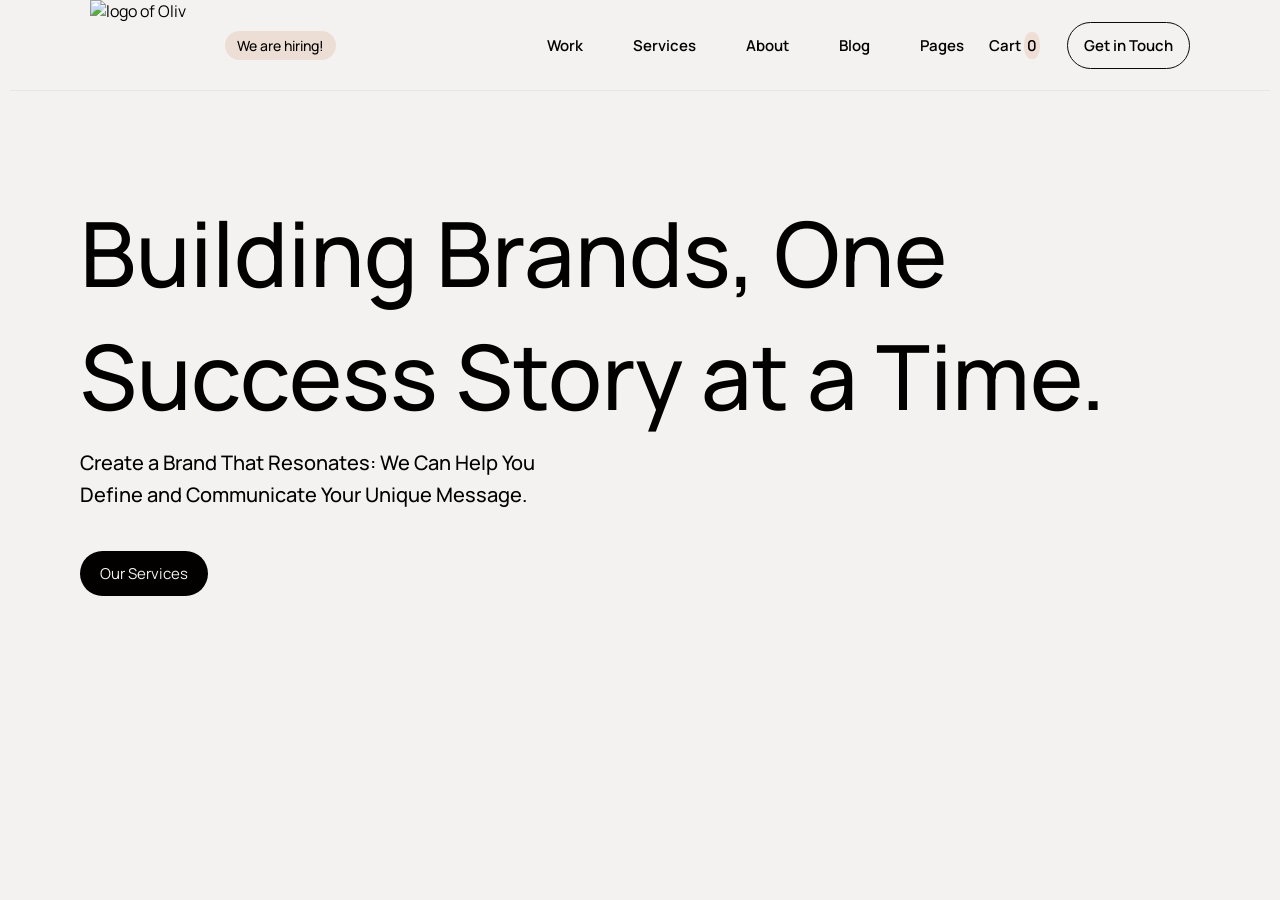
==== A5/oliv-landing-page/index.html @ 31ed7566 "feat: create landing page structure and styles for Oliv project" ====
<!doctype html>
<html lang="en">
  <head>
    <meta charset="UTF-8" />
    <meta name="viewport" content="width=device-width, initial-scale=1.0" />
    <title>Oliv</title>
    <link
      rel="shortcut icon"
      href="https://aliv-agency.vercel.app/favicon.ico"
      type="image/x-icon"
    />
    <link rel="stylesheet" href="style.css" />
    <link
      href="https://cdn.jsdelivr.net/npm/remixicon@4.9.0/fonts/remixicon.css"
      rel="stylesheet"
    />
  </head>
  <body>
    <!-- ================Navbar============= -->
    <nav>
      <div class="nav-left">
        <img
          src="https://cdn.prod.website-files.com/63c3f1995d4c3581bbc944b5/63c3fed42405e70f33df42ee_logo.svg"
          alt="logo of Oliv"
        />
        <span>We are hiring!</span>
      </div>
      <div class="nav-right">
        <ul class="nav-links">
          <li><a href="#">Work</a></li>
          <li><a href="#">Services</a></li>
          <li><a href="#">About</a></li>
          <li><a href="#">Blog</a></li>
          <li>
            <a href="#"
              >Pages <span><i class="ri-arrow-drop-down-line"></i></span
            ></a>
          </li>
        </ul>
        <div class="cart">Cart <span>0</span></div>
        <button class="nav-btn">Get in Touch</button>
      </div>
    </nav>

    <!-- ===============Hero section=========== -->
    <section class="hero">
      <h1 class="heading">Building Brands, One <br>Success Story at a Time.</h1>
      <p class="subtitle">
        Create a Brand That Resonates: We Can Help You <br> Define and Communicate
        Your Unique Message.
      </p>
      <button class="hero-btn">Our Services</button>
    </section>


    <!-- ===========logo carousel========= -->
  </body>
</html>
---- A5/oliv-landing-page/style.css ----
@import url('https://fonts.googleapis.com/css2?family=Manrope:wght@200..800&display=swap');

*{
    margin: 0;
    padding: 0;
    box-sizing: border-box;
    font-family: "Manrope", sans-serif;
}
html,
body{
    height: 100%;
    width: 100%;
    background: #f4f2f0;
    color: #030000;
}
nav{
    display: flex;
    justify-content: space-between;
    align-items: center;
    padding: 0px 80px;
    margin: 0 10px;
    border-bottom: 1px solid #dbd6d06d;
}
nav .nav-right{
    display: flex;
    align-items: center;
    justify-content: space-evenly;
    gap: 15px;
}
nav .nav-left{
    display: flex;
    align-items: center;
    gap: 25px;
}
.nav-left img{
    width: 110px;
    height: 90px;
}
.nav-left span{
    background: #EDDED5;
    padding: 5px 12px;
    border-radius: 30px;
    font-size: 14px;
    font-weight: 500;
}
nav .nav-right .nav-links{
    display: flex;
    gap: 50px;
    list-style: none;
}
.nav-links a{
    text-decoration: none;
    color: inherit;
    font-size: 15px;
    font-weight: 600;
    position: relative;
}
.nav-links a::after{
    content: "";
    position: absolute;
    bottom: -4px;
    left: 0;
    width: 0;
    height: 2px;
    background: #030000;
    transition: width 0.3s ease;
}
.nav-links a:hover::after{
    width: 100%;
}
.nav-right .cart{
    font-size: 15px;
    font-weight: 600;
    margin-left: 10px;
}
.nav-right .cart span{
    background: #EEDED5;
    padding: 3px;
    border: none;
    border-radius: 45%;
}
.nav-right .nav-btn{
    margin-left: 12px;
    background: transparent;
    border: 1px solid #0a0a0a;
    padding: 12px 16px;
    border-radius: 30px;
    font-size: 15px;
    font-weight: 600;
    cursor: pointer;
    transition: background 0.3s ease-in-out, color 0.3s ease-in-out;
    font-family: "Manrope", sans-serif;
}
.nav-right .nav-btn:hover{
    background: #030000;
    color: #f4f2f0;
}
.hero{
    padding: 30px 80px;
}
.hero h1{
    font-size: 90px;
    padding-top: 70px;
    font-weight: 500;
}
.hero p{
    font-size: 20px;
    padding-top: 10px;
    font-weight: 500;
    line-height: 1.6;
}
.hero button{
    margin-top: 40px;
    padding: 12px 20px;
    border: none;
    background: #030000;
    color: #f4f2f0;
    font-size: 15px;
    border-radius: 30px;
    cursor: pointer;
    font-family: inherit;
}
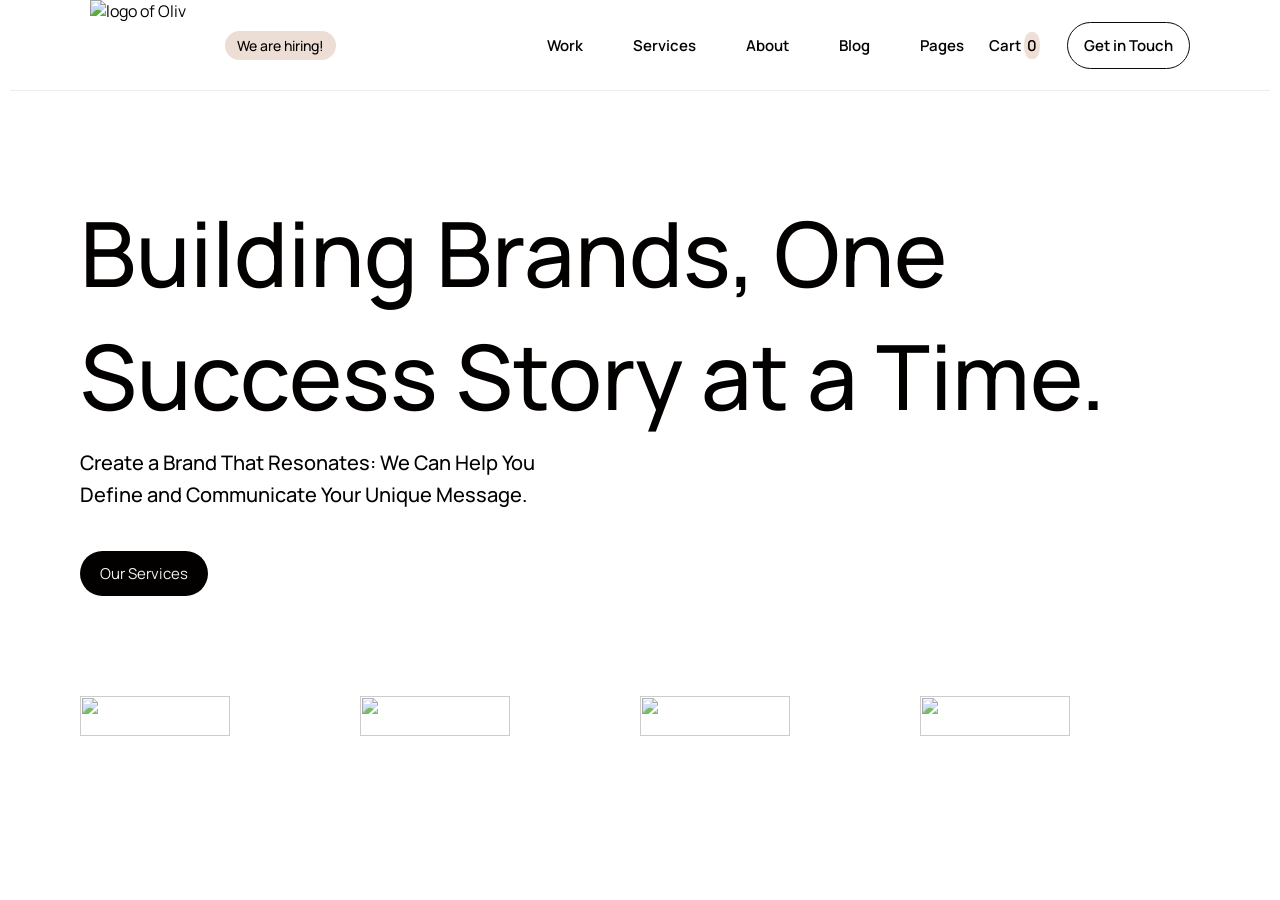
==== commit c87e6485: "feat: add initial landing page structure with navigation, hero section, and logo carousel" ====
--- a/A5/oliv-landing-page/index.html
+++ b/A5/oliv-landing-page/index.html
@@ -44,15 +44,59 @@
 
     <!-- ===============Hero section=========== -->
     <section class="hero">
-      <h1 class="heading">Building Brands, One <br>Success Story at a Time.</h1>
+      <h1 class="heading">
+        Building Brands, One <br />Success Story at a Time.
+      </h1>
       <p class="subtitle">
-        Create a Brand That Resonates: We Can Help You <br> Define and Communicate
-        Your Unique Message.
+        Create a Brand That Resonates: We Can Help You <br />
+        Define and Communicate Your Unique Message.
       </p>
       <button class="hero-btn">Our Services</button>
     </section>
 
+    <!-- ===========logo carousel========= -->
+    <section class="logo-carousel">
+      <div class="logo-track">
+        <img
+          src="https://cdn.prod.website-files.com/63c3f1995d4c3581bbc944b5/63c418ce9f1b45e141bf28b5_client-logo-03.svg"
+          alt=""
+        /><img
+          src="https://cdn.prod.website-files.com/63c3f1995d4c3581bbc944b5/63c418ce2c404b364300ba31_client-logo-04.svg"
+          alt=""
+        /><img
+          src="https://cdn.prod.website-files.com/63c3f1995d4c3581bbc944b5/63c418cea9dabe252e43b0c0_client-logo-07.svg"
+          alt=""
+        /><img
+          src="https://cdn.prod.website-files.com/63c3f1995d4c3581bbc944b5/63c418cea9dabef95143b0c1_client-logo-06.svg"
+          alt=""
+        /><img
+          src="https://cdn.prod.website-files.com/63c3f1995d4c3581bbc944b5/63c418af3b2b766cebaba02d_client-logo-01.svg"
+          alt=""
+        /><img
+          src="https://cdn.prod.website-files.com/63c3f1995d4c3581bbc944b5/63c418ce6a0062cf2d279e35_client-logo-02.svg"
+          alt=""
+        />
 
-    <!-- ===========logo carousel========= -->
+        <img
+          src="https://cdn.prod.website-files.com/63c3f1995d4c3581bbc944b5/63c418ce9f1b45e141bf28b5_client-logo-03.svg"
+          alt=""
+        /><img
+          src="https://cdn.prod.website-files.com/63c3f1995d4c3581bbc944b5/63c418ce2c404b364300ba31_client-logo-04.svg"
+          alt=""
+        /><img
+          src="https://cdn.prod.website-files.com/63c3f1995d4c3581bbc944b5/63c418cea9dabe252e43b0c0_client-logo-07.svg"
+          alt=""
+        /><img
+          src="https://cdn.prod.website-files.com/63c3f1995d4c3581bbc944b5/63c418cea9dabef95143b0c1_client-logo-06.svg"
+          alt=""
+        /><img
+          src="https://cdn.prod.website-files.com/63c3f1995d4c3581bbc944b5/63c418af3b2b766cebaba02d_client-logo-01.svg"
+          alt=""
+        /><img
+          src="https://cdn.prod.website-files.com/63c3f1995d4c3581bbc944b5/63c418ce6a0062cf2d279e35_client-logo-02.svg"
+          alt=""
+        />
+      </div>
+    </section>
   </body>
 </html>
--- a/A5/oliv-landing-page/style.css
+++ b/A5/oliv-landing-page/style.css
@@ -1,122 +1,150 @@
-@import url('https://fonts.googleapis.com/css2?family=Manrope:wght@200..800&display=swap');
+@import url("https://fonts.googleapis.com/css2?family=Manrope:wght@200..800&display=swap");
 
-*{
-    margin: 0;
-    padding: 0;
-    box-sizing: border-box;
-    font-family: "Manrope", sans-serif;
+* {
+  margin: 0;
+  padding: 0;
+  box-sizing: border-box;
+  font-family: "Manrope", sans-serif;
 }
 html,
-body{
-    height: 100%;
-    width: 100%;
-    background: #f4f2f0;
-    color: #030000;
+body {
+  height: 100%;
+  width: 100%;
+  background: #ffffff;
+  color: #030000;
 }
-nav{
-    display: flex;
-    justify-content: space-between;
-    align-items: center;
-    padding: 0px 80px;
-    margin: 0 10px;
-    border-bottom: 1px solid #dbd6d06d;
+nav {
+  display: flex;
+  justify-content: space-between;
+  align-items: center;
+  padding: 0px 80px;
+  margin: 0 10px;
+  border-bottom: 1px solid #dbd6d06d;
 }
-nav .nav-right{
-    display: flex;
-    align-items: center;
-    justify-content: space-evenly;
-    gap: 15px;
+nav .nav-right {
+  display: flex;
+  align-items: center;
+  justify-content: space-evenly;
+  gap: 15px;
 }
-nav .nav-left{
-    display: flex;
-    align-items: center;
-    gap: 25px;
+nav .nav-left {
+  display: flex;
+  align-items: center;
+  gap: 25px;
 }
-.nav-left img{
-    width: 110px;
-    height: 90px;
+.nav-left img {
+  width: 110px;
+  height: 90px;
 }
-.nav-left span{
-    background: #EDDED5;
-    padding: 5px 12px;
-    border-radius: 30px;
-    font-size: 14px;
-    font-weight: 500;
+.nav-left span {
+  background: #edded5;
+  padding: 5px 12px;
+  border-radius: 30px;
+  font-size: 14px;
+  font-weight: 500;
 }
-nav .nav-right .nav-links{
-    display: flex;
-    gap: 50px;
-    list-style: none;
+nav .nav-right .nav-links {
+  display: flex;
+  gap: 50px;
+  list-style: none;
 }
-.nav-links a{
-    text-decoration: none;
-    color: inherit;
-    font-size: 15px;
-    font-weight: 600;
-    position: relative;
+.nav-links a {
+  text-decoration: none;
+  color: inherit;
+  font-size: 15px;
+  font-weight: 600;
+  position: relative;
 }
-.nav-links a::after{
-    content: "";
-    position: absolute;
-    bottom: -4px;
-    left: 0;
-    width: 0;
-    height: 2px;
-    background: #030000;
-    transition: width 0.3s ease;
+.nav-links a::after {
+  content: "";
+  position: absolute;
+  bottom: -4px;
+  left: 0;
+  width: 0;
+  height: 2px;
+  background: #030000;
+  transition: width 0.3s ease;
 }
-.nav-links a:hover::after{
-    width: 100%;
+.nav-links a:hover::after {
+  width: 100%;
 }
-.nav-right .cart{
-    font-size: 15px;
-    font-weight: 600;
-    margin-left: 10px;
+.nav-right .cart {
+  font-size: 15px;
+  font-weight: 600;
+  margin-left: 10px;
 }
-.nav-right .cart span{
-    background: #EEDED5;
-    padding: 3px;
-    border: none;
-    border-radius: 45%;
+.nav-right .cart span {
+  background: #eeded5;
+  padding: 3px;
+  border: none;
+  border-radius: 45%;
 }
-.nav-right .nav-btn{
-    margin-left: 12px;
-    background: transparent;
-    border: 1px solid #0a0a0a;
-    padding: 12px 16px;
-    border-radius: 30px;
-    font-size: 15px;
-    font-weight: 600;
-    cursor: pointer;
-    transition: background 0.3s ease-in-out, color 0.3s ease-in-out;
-    font-family: "Manrope", sans-serif;
+.nav-right .nav-btn {
+  margin-left: 12px;
+  background: transparent;
+  border: 1px solid #0a0a0a;
+  padding: 12px 16px;
+  border-radius: 30px;
+  font-size: 15px;
+  font-weight: 600;
+  cursor: pointer;
+  transition:
+    background 0.3s ease-in-out,
+    color 0.3s ease-in-out;
+  font-family: "Manrope", sans-serif;
 }
-.nav-right .nav-btn:hover{
-    background: #030000;
-    color: #f4f2f0;
+.nav-right .nav-btn:hover {
+  background: #030000;
+  color: #f4f2f0;
 }
-.hero{
-    padding: 30px 80px;
+.hero {
+  padding: 30px 80px;
 }
-.hero h1{
-    font-size: 90px;
-    padding-top: 70px;
-    font-weight: 500;
+.hero h1 {
+  font-size: 90px;
+  padding-top: 70px;
+  font-weight: 500;
 }
-.hero p{
-    font-size: 20px;
-    padding-top: 10px;
-    font-weight: 500;
-    line-height: 1.6;
+.hero p {
+  font-size: 20px;
+  padding-top: 10px;
+  font-weight: 500;
+  line-height: 1.6;
 }
-.hero button{
-    margin-top: 40px;
-    padding: 12px 20px;
-    border: none;
-    background: #030000;
-    color: #f4f2f0;
-    font-size: 15px;
-    border-radius: 30px;
-    cursor: pointer;
-    font-family: inherit;
-}+.hero button {
+  margin-top: 40px;
+  padding: 12px 20px;
+  border: none;
+  background: #030000;
+  color: #f4f2f0;
+  font-size: 15px;
+  border-radius: 30px;
+  cursor: pointer;
+  font-family: inherit;
+}
+.logo-carousel {
+  overflow: hidden;
+  padding: 70px 0;
+  margin: 0 80px;
+}
+.logo-carousel .logo-track {
+  display: flex;
+  align-items: center;
+  animation: scroll 15s linear infinite;
+  width: max-content;
+}
+.logo-track img {
+  width: 150px;
+  height: 40px;
+  opacity: 0.8;
+  flex-shrink: 0;
+  margin-right: 130px;
+}
+@keyframes scroll {
+  from {
+    transform: translateX(0);
+  }
+  to {
+    transform: translateX(-50%);
+  }
+}
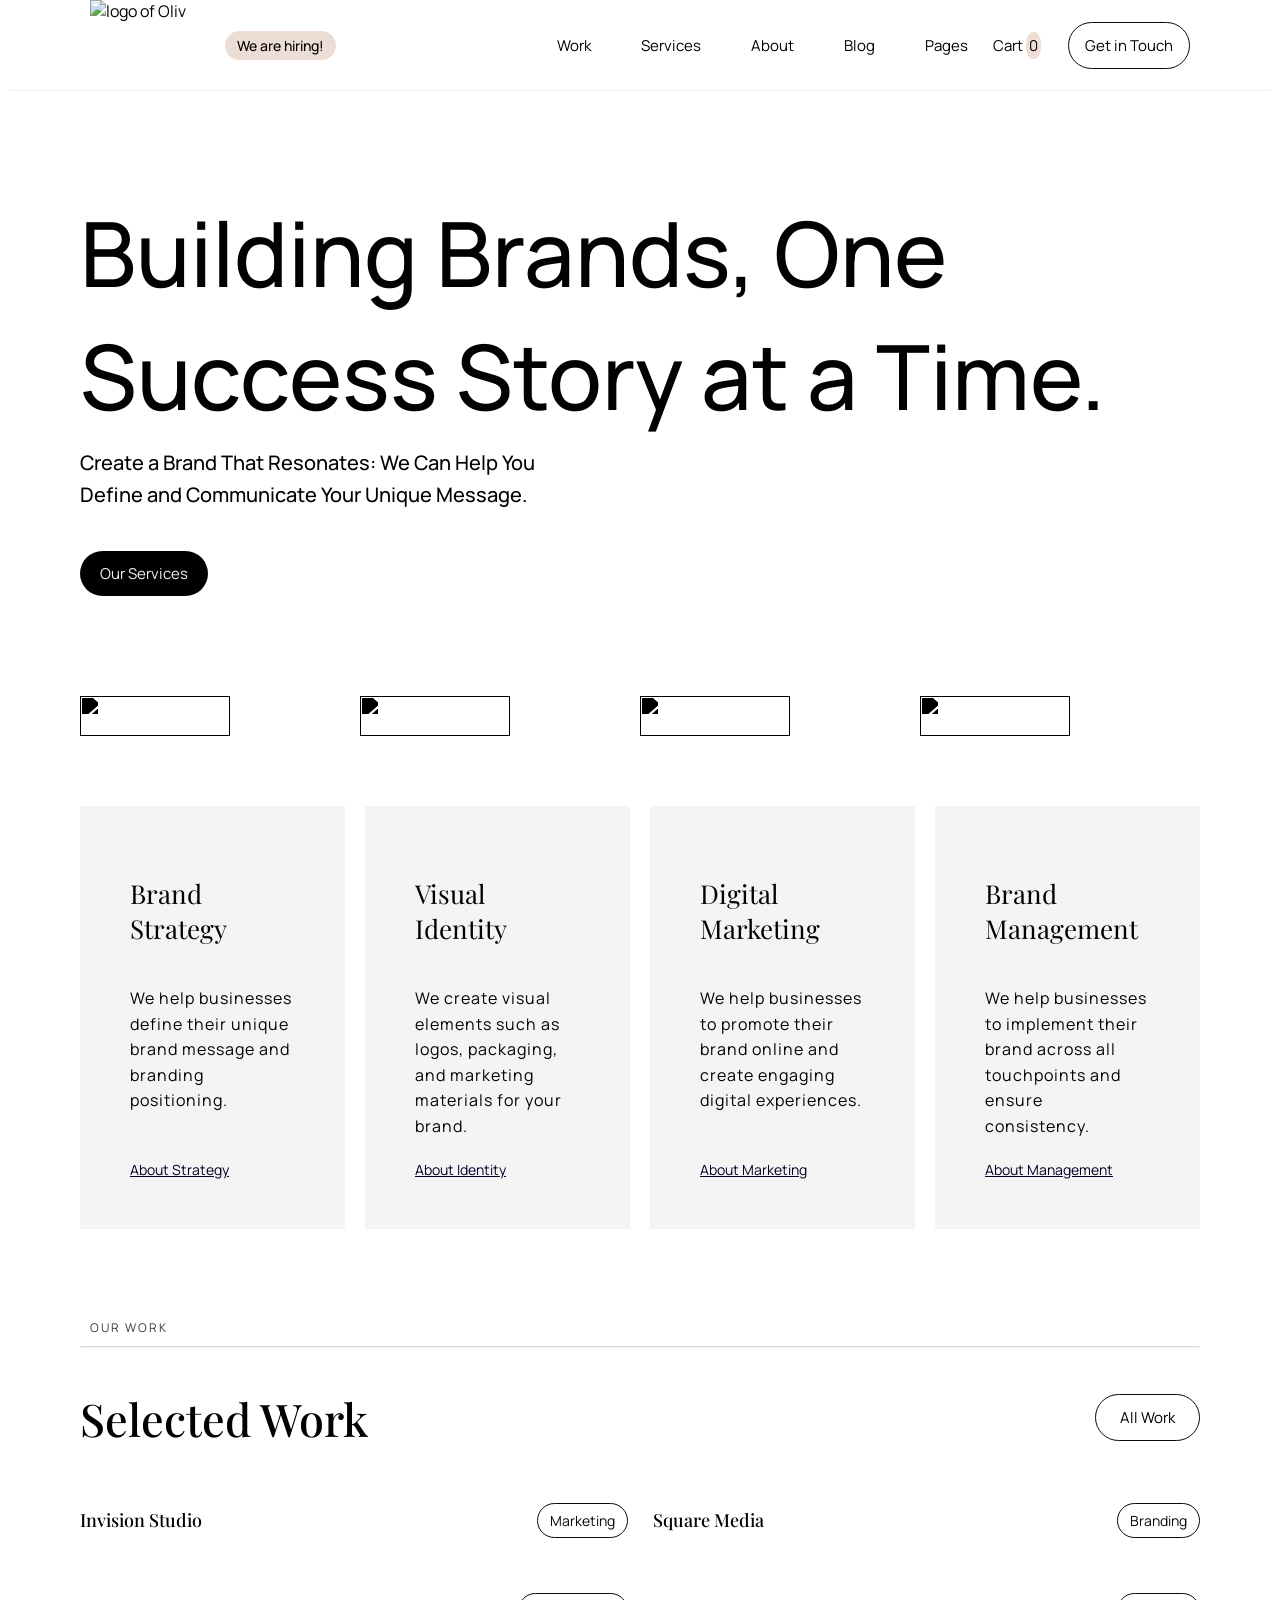
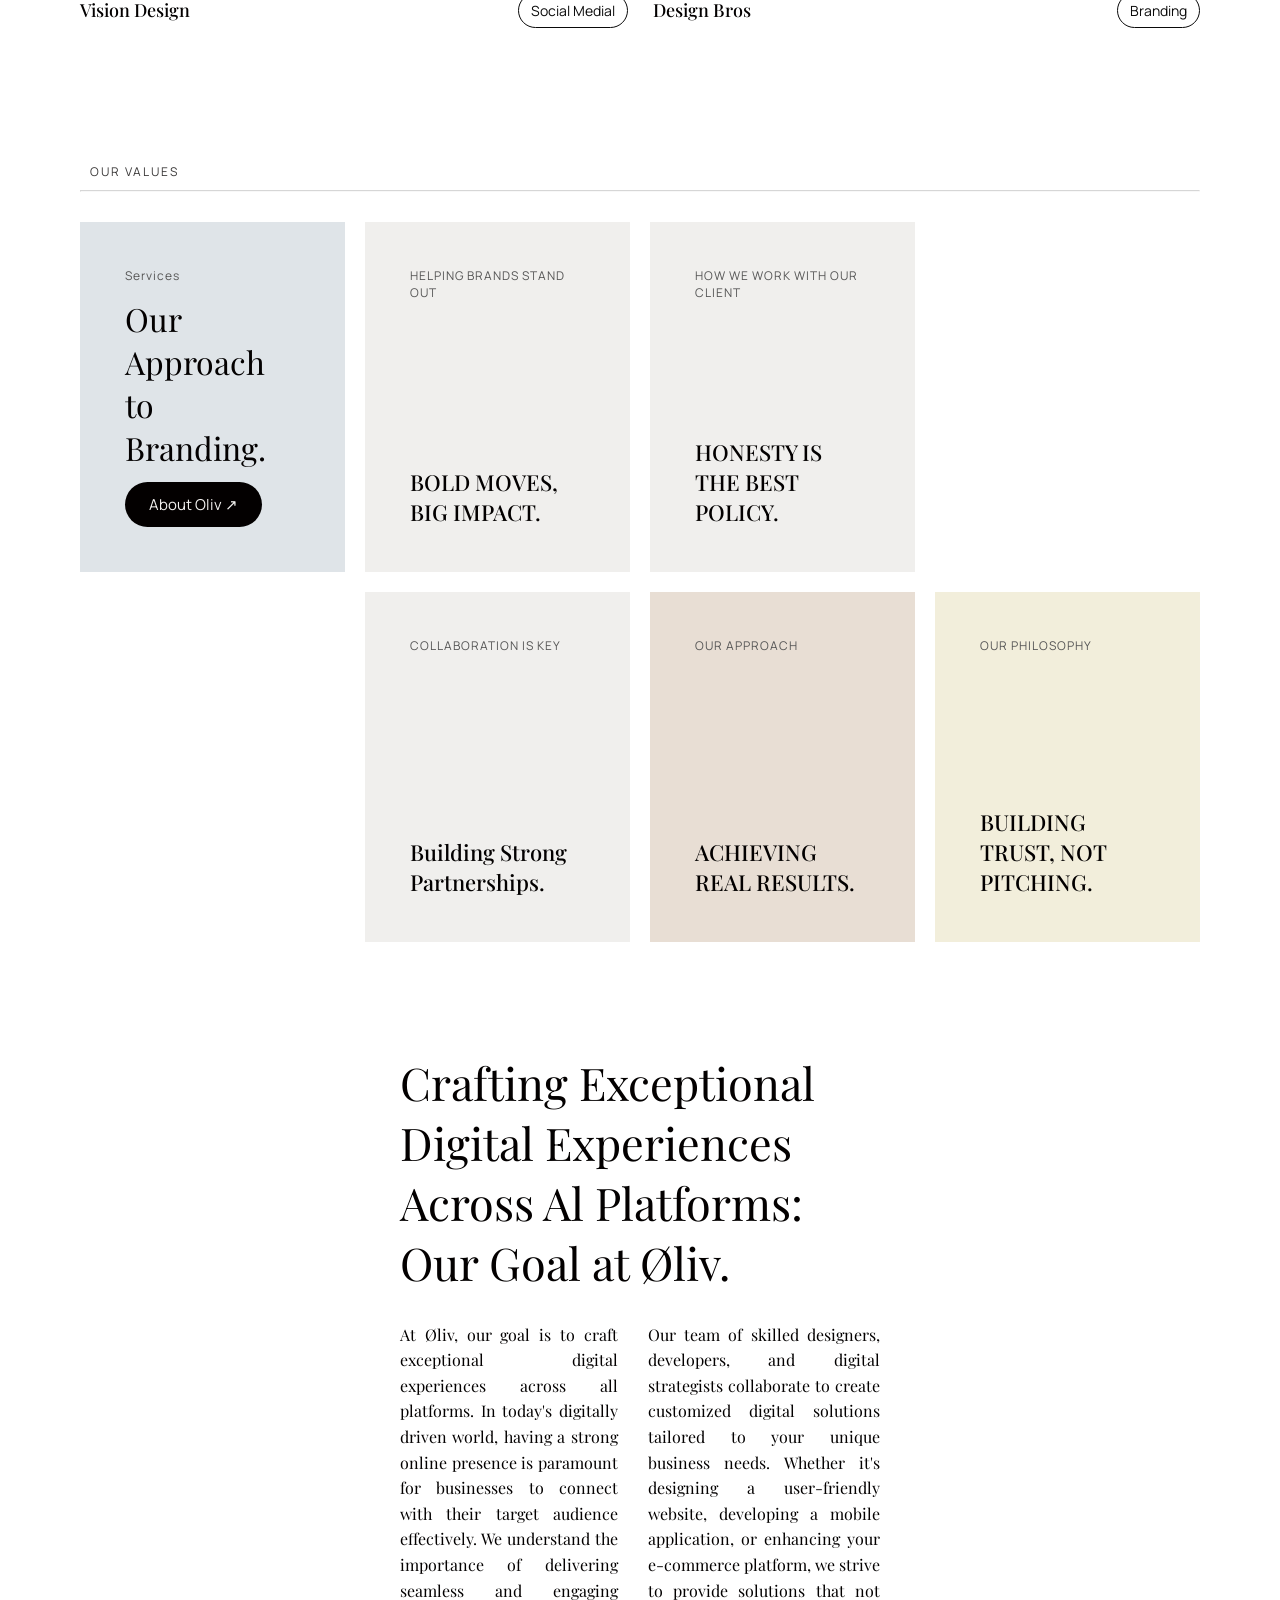
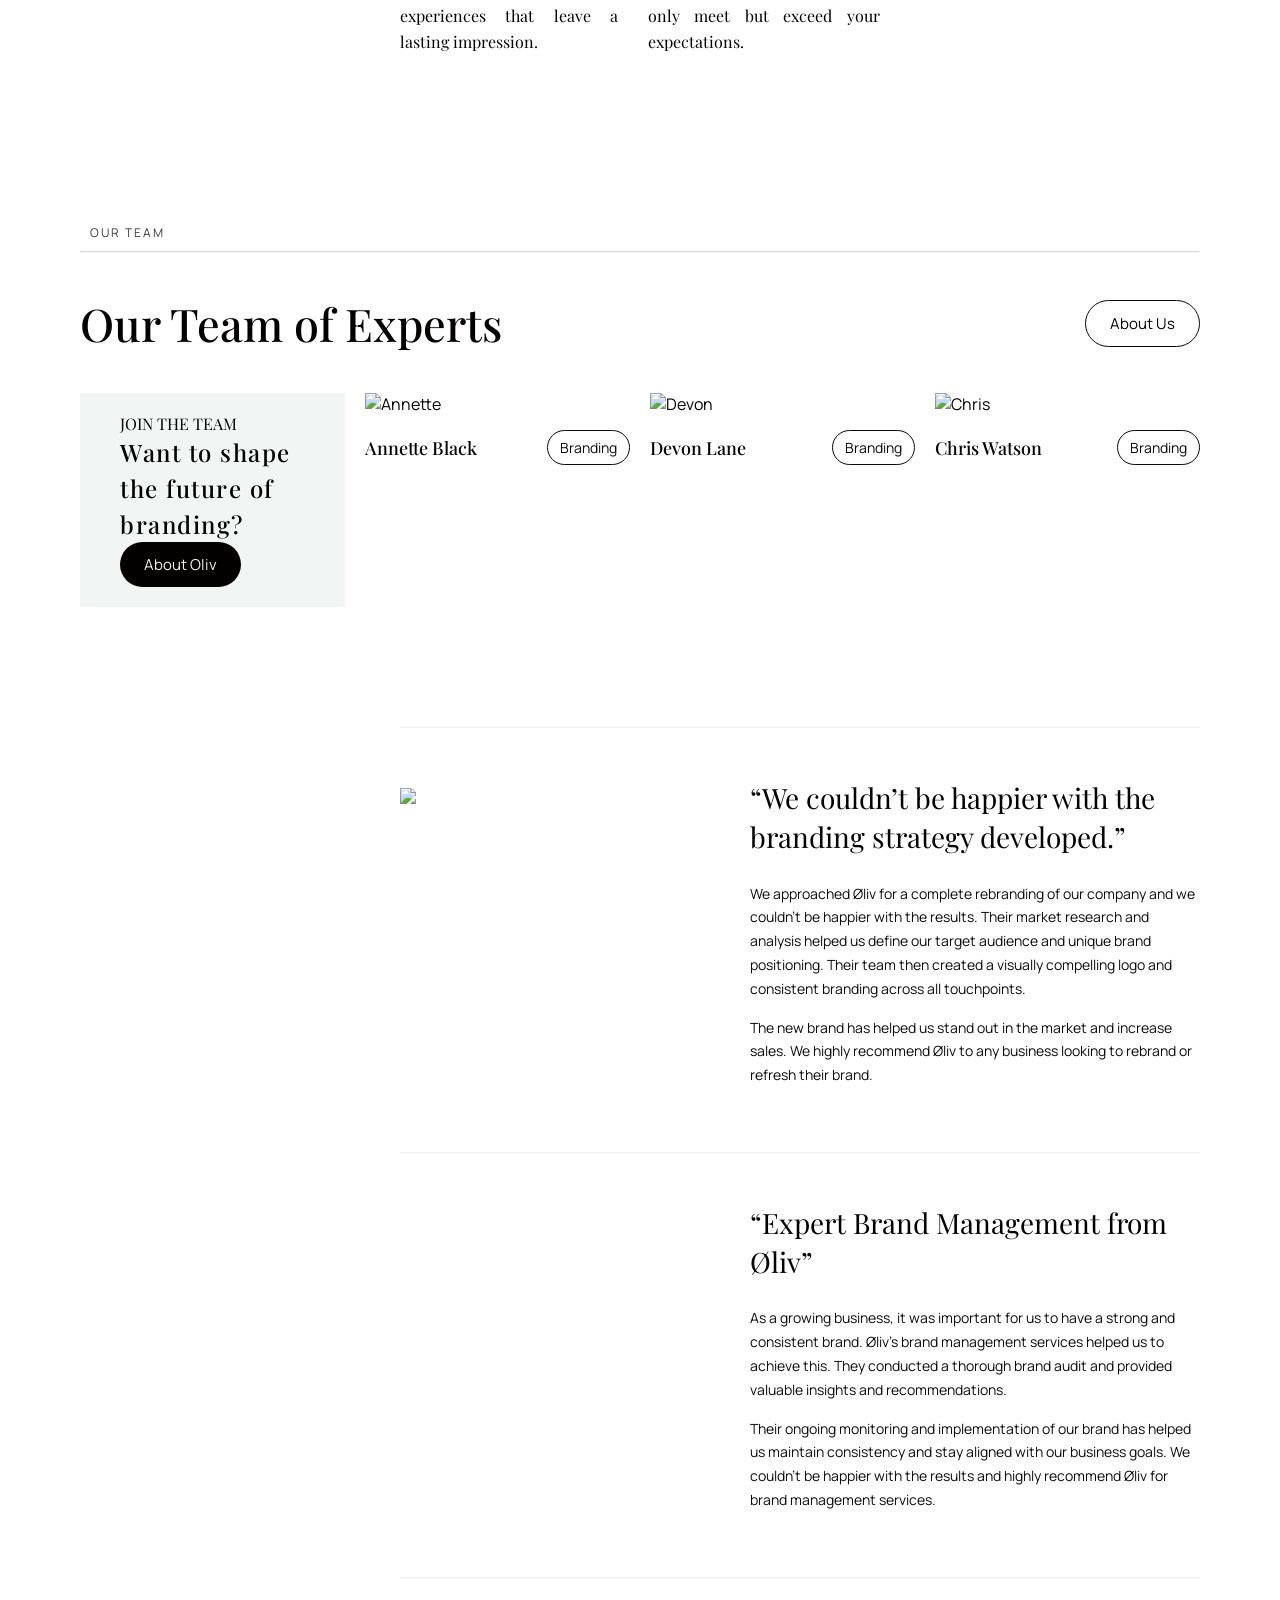
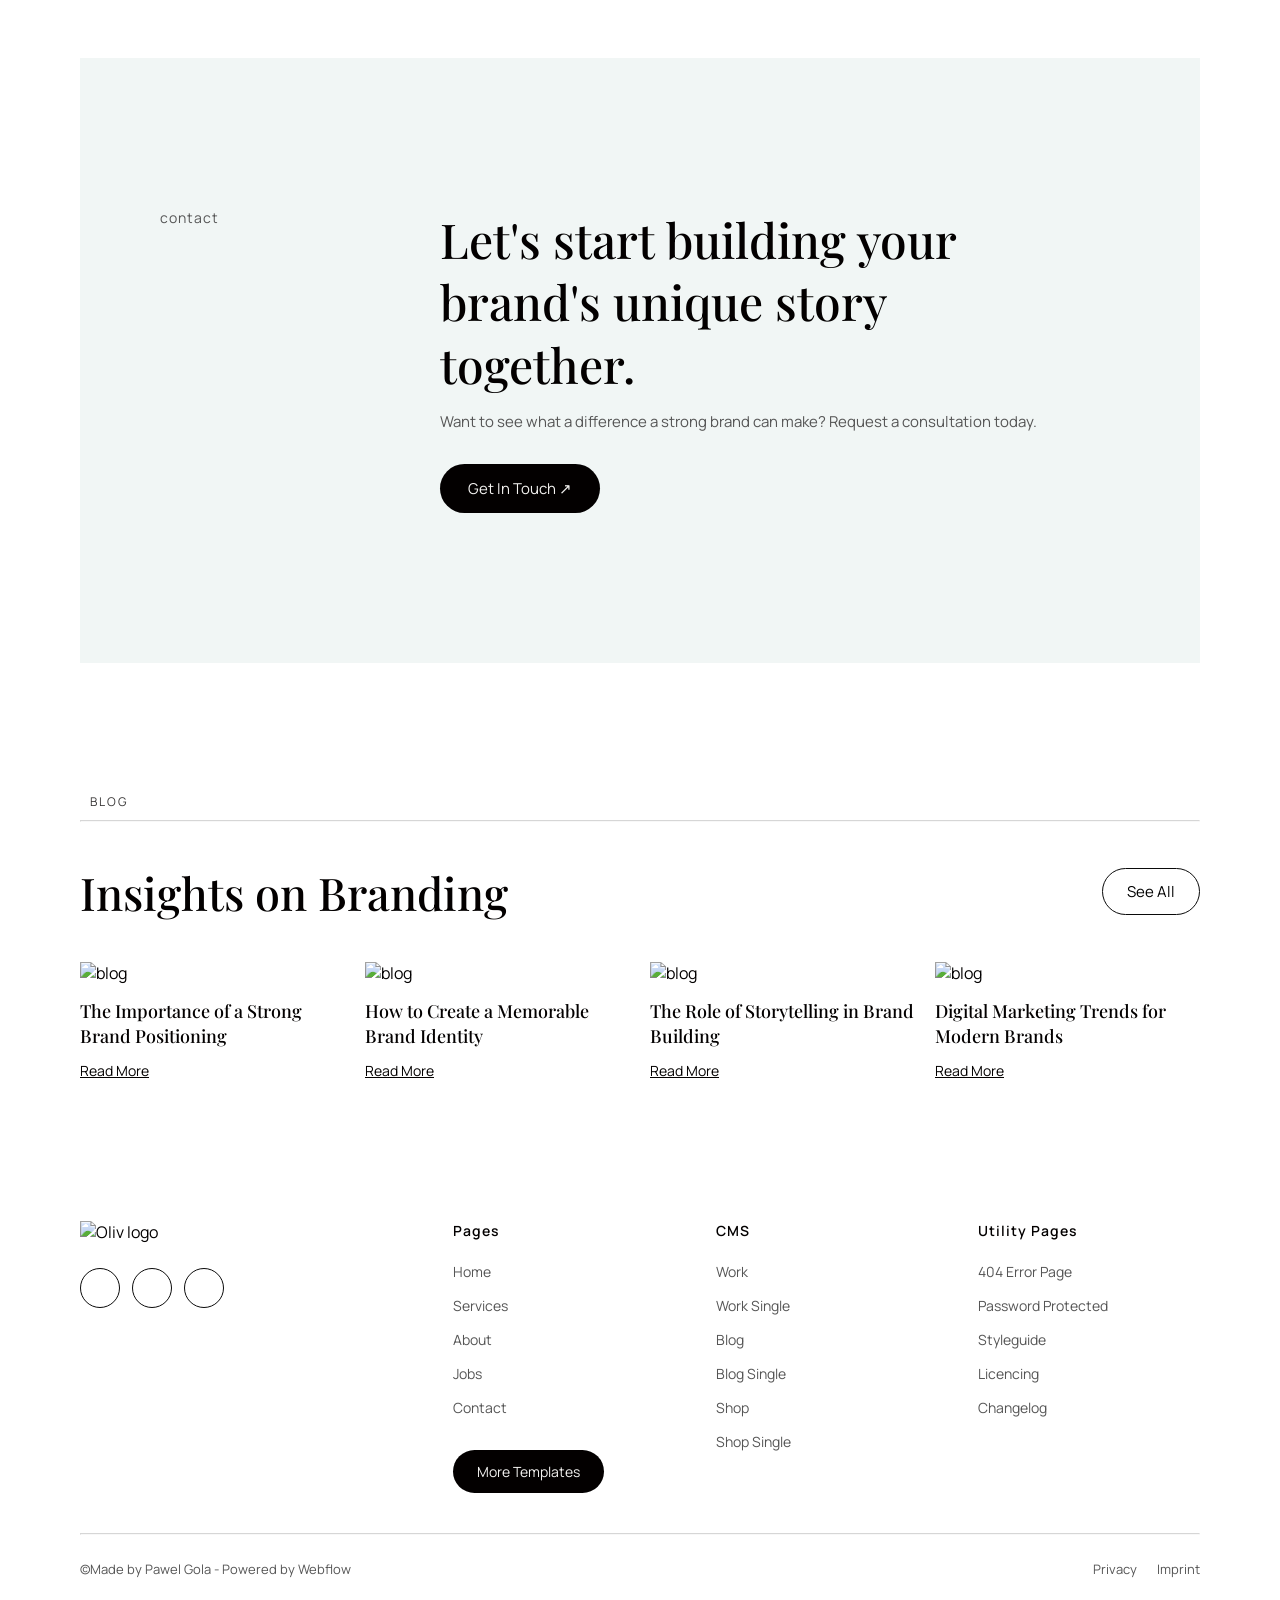
==== commit c5b21ebd: "feat: add base structure and content for Oliv landing page" ====
--- a/A5/oliv-landing-page/index.html
+++ b/A5/oliv-landing-page/index.html
@@ -98,5 +98,412 @@
         />
       </div>
     </section>
+
+    <!-- ===========Services section============ -->
+    <section class="services">
+      <div class="card">
+        <h2>Brand Strategy</h2>
+        <p>
+          We help businesses define their unique brand message and branding
+          positioning.
+        </p>
+        <a href="#">About Strategy</a>
+      </div>
+      <div class="card">
+        <h2>Visual Identity</h2>
+        <p>
+          We create visual elements such as logos, packaging, and marketing
+          materials for your brand.
+        </p>
+        <a href="#">About Identity</a>
+      </div>
+      <div class="card">
+        <h2>Digital Marketing</h2>
+        <p>
+          We help businesses to promote their brand online and create engaging
+          digital experiences.
+        </p>
+        <a href="#">About Marketing</a>
+      </div>
+      <div class="card">
+        <h2>Brand Management</h2>
+        <p>
+          We help businesses to implement their brand across all touchpoints and
+          ensure consistency.
+        </p>
+        <a href="#">About Management</a>
+      </div>
+    </section>
+
+    <!-- ===========Selected Works=========== -->
+    <section class="work">
+      <p class="section-label">OUR WORK</p>
+      <hr />
+      <div class="work-header">
+        <h2>Selected Work</h2>
+        <button>All Work</button>
+      </div>
+      <div class="work-grid">
+        <div class="project-card">
+          <div class="project-card-img">
+            <img
+              src="https://cdn.prod.website-files.com/63c3f1995d4c354236c944de/63c6b981e34f347cacdc73b6_project-01-thumb.webp"
+              alt=""
+            />
+          </div>
+          <div class="project-info">
+            <h3>Invision Studio</h3>
+            <span>Marketing</span>
+          </div>
+        </div>
+        <div class="project-card">
+          <div class="project-card-img">
+            <img
+              src="https://cdn.prod.website-files.com/63c3f1995d4c354236c944de/63c6b96d86c0c985079d8d60_project-02-thumb.webp"
+              alt=""
+            />
+          </div>
+          <div class="project-info">
+            <h3>Square Media</h3>
+            <span>Branding</span>
+          </div>
+        </div>
+        <div class="project-card">
+          <div class="project-card-img">
+            <img
+              src="https://cdn.prod.website-files.com/63c3f1995d4c354236c944de/63c6b953a2c1a5706f63bbe1_project-03-thumb.webp"
+              alt=""
+            />
+          </div>
+
+          <div class="project-info">
+            <h3>Vision Design</h3>
+            <span>Social Medial</span>
+          </div>
+        </div>
+        <div class="project-card">
+          <div class="project-card-img">
+            <img
+              src="https://cdn.prod.website-files.com/63c3f1995d4c354236c944de/63c6b943f334e17d7007a0ea_project-04-thumb.webp"
+              alt=""
+            />
+          </div>
+          <div class="project-info">
+            <h3>Design Bros</h3>
+            <span>Branding</span>
+          </div>
+        </div>
+      </div>
+    </section>
+
+    <!-- ===========values============= -->
+    <section class="values">
+      <p class="section-label">OUR VALUES</p>
+      <hr />
+      <div class="values-grid">
+        <div class="value-card card-tall">
+          <span>Services</span>
+          <h2>Our Approach to Branding.</h2>
+          <button>About Oliv ↗</button>
+        </div>
+        <div class="value-card">
+          <p>HELPING BRANDS STAND OUT</p>
+          <h3>BOLD MOVES, BIG IMPACT.</h3>
+        </div>
+        <div class="value-card">
+          <p>HOW WE WORK WITH OUR CLIENT</p>
+          <h3>HONESTY IS THE BEST POLICY.</h3>
+        </div>
+        <div></div>
+        <div></div>
+        <div class="value-card">
+          <p>COLLABORATION IS KEY</p>
+          <h3>Building Strong Partnerships.</h3>
+        </div>
+        <div class="value-card bg-tan">
+          <p>OUR APPROACH</p>
+          <h3>ACHIEVING REAL RESULTS.</h3>
+        </div>
+        <div class="value-card bg-cream">
+          <p>OUR PHILOSOPHY</p>
+          <h3>BUILDING TRUST, NOT PITCHING.</h3>
+        </div>
+      </div>
+    </section>
+
+    <!-- ===========Intro section============= -->
+
+    <section class="intro">
+      <h1>
+        Crafting Exceptional Digital Experiences Across Al Platforms: Our Goal
+        at Øliv.
+      </h1>
+      <div class="about-content">
+        <div class="left">
+          <p>
+            At Øliv, our goal is to craft exceptional digital experiences across
+            all platforms. In today's digitally driven world, having a strong
+            online presence is paramount for businesses to connect with their
+            target audience effectively. We understand the importance of
+            delivering seamless and engaging experiences that leave a lasting
+            impression.
+          </p>
+        </div>
+        <div class="right">
+          <p>
+            Our team of skilled designers, developers, and digital strategists
+            collaborate to create customized digital solutions tailored to your
+            unique business needs. Whether it's designing a user-friendly
+            website, developing a mobile application, or enhancing your
+            e-commerce platform, we strive to provide solutions that not only
+            meet but exceed your expectations.
+          </p>
+        </div>
+      </div>
+    </section>
+
+    <!-- ==========team section=========== -->
+    <section class="team">
+      <p class="section-label">OUR TEAM</p>
+      <hr />
+      <div class="team-header">
+        <h2>Our Team of Experts</h2>
+        <button>About Us</button>
+      </div>
+      <div class="team-grid">
+        <div class="card">
+          <p>JOIN THE TEAM</p>
+          <h3>Want to shape the future of branding?</h3>
+          <button>About Oliv</button>
+        </div>
+        <div class="card">
+          <div class="member-img">
+            <img
+              src="https://assets-global.website-files.com/63c3f1995d4c3581bbc944b5/63c68f2ecddac415070de2e8_team-01-p-500.webp"
+              alt="Annette"
+            />
+            <div class="social-overlay">
+              <a href="#"><i class="ri-instagram-line"></i></a>
+              <a href="#"><i class="ri-twitter-fill"></i></a>
+              <a href="#"><i class="ri-behance-fill"></i></a>
+            </div>
+          </div>
+          <div class="member-info">
+            <h3>Annette Black</h3>
+            <span>Branding</span>
+          </div>
+        </div>
+        <div class="card">
+          <div class="member-img">
+            <img
+              src="https://assets-global.website-files.com/63c3f1995d4c3581bbc944b5/63c68f2e0a57ab81ad90f31f_team-02-p-500.webp"
+              alt="Devon"
+            />
+            <div class="social-overlay">
+              <a href="#"><i class="ri-instagram-line"></i></a>
+              <a href="#"><i class="ri-twitter-fill"></i></a>
+              <a href="#"><i class="ri-behance-fill"></i></a>
+            </div>
+          </div>
+          <div class="member-info">
+            <h3>Devon Lane</h3>
+            <span>Branding</span>
+          </div>
+        </div>
+        <div class="card">
+          <div class="member-img">
+            <img
+              src="https://assets-global.website-files.com/63c3f1995d4c3581bbc944b5/63c68f2ed7fe4b9a5bef7ee1_team-03-p-500.webp"
+              alt="Chris"
+            />
+            <div class="social-overlay">
+              <a href="#"><i class="ri-instagram-line"></i></a>
+              <a href="#"><i class="ri-twitter-fill"></i></a>
+              <a href="#"><i class="ri-behance-fill"></i></a>
+            </div>
+          </div>
+          <div class="member-info">
+          <h3>Chris Watson</h3>
+            <span>Branding</span>
+          </div>
+        </div>
+      </div>
+    </section>
+
+    <section class="testimonials">
+      <div class="testimonial-item">
+        <div class="testimonial-logo">
+          <img
+            src="https://cdn.prod.website-files.com/63c3f1995d4c3581bbc944b5/63c418ce6a0062cf2d279e35_client-logo-02.svg"
+          />
+        </div>
+        <div class="testimonial-content">
+          <h3>
+            “We couldn’t be happier with the branding strategy
+            developed.”
+          </h3>
+          <p>
+            We approached Øliv for a complete rebranding of our company and we
+            couldn’t be happier with the results. Their market research and
+            analysis helped us define our target audience and unique brand
+            positioning. Their team then created a visually compelling logo and
+            consistent branding across all touchpoints.
+          </p>
+          <p>
+            The new brand has helped us stand out in the market and increase
+            sales. We highly recommend Øliv to any business looking to rebrand
+            or refresh their brand.
+          </p>
+        </div>
+      </div>
+      <div class="testimonial-item">
+        <div class="testimonial-logo">
+          <img
+            src="https://cdn.prod.website-files.com/63c3f1995d4c3581bbc944b5/63c418cea9dabef95143b0c1_client-logo-06.svg"
+            alt=""
+          />
+        </div>
+        <div class="testimonial-content">
+          <h3>“Expert Brand Management from Øliv”</h3>
+          <p>
+            As a growing business, it was important for us to have a strong and
+            consistent brand. Øliv’s brand management services helped us to
+            achieve this. They conducted a thorough brand audit and provided
+            valuable insights and recommendations.
+          </p>
+          <p>
+            Their ongoing monitoring and implementation of our brand has helped
+            us maintain consistency and stay aligned with our business goals. We
+            couldn’t be happier with the results and highly recommend Øliv
+            for brand management services.
+          </p>
+        </div>
+      </div>
+    </section>
+
+    <!-- ==========contact CTA section=========== -->
+    <section class="contact-cta">
+      <div class="contact-wrapper">
+        <div class="contact-label">
+          <p>contact</p>
+        </div>
+        <div class="contact-content">
+          <h2>
+            Let's start building your <br> brand's unique story <br> together.
+          </h2>
+          <p>
+            Want to see what a difference a strong brand can make? Request a
+            consultation today.
+          </p>
+          <button>Get In Touch ↗</button>
+        </div>
+      </div>
+    </section>
+
+    <!-- ==========blog section=========== -->
+    <section class="blog">
+      <p class="section-label">BLOG</p>
+      <hr />
+      <div class="blog-header">
+        <h2>Insights on Branding</h2>
+        <button>See All</button>
+      </div>
+      <div class="blog-grid">
+        <div class="blog-card">
+          <div class="blog-card-img">
+            <img
+              src="https://cdn.prod.website-files.com/63c3f1995d4c354236c944de/63c6926c3e0cadb265cce971_post-01-thumb-p-500.webp"
+              alt="blog"
+            />
+          </div>
+          <h3>The Importance of a Strong Brand Positioning</h3>
+          <a href="#">Read More</a>
+        </div>
+        <div class="blog-card">
+          <div class="blog-card-img">
+            <img
+              src="https://cdn.prod.website-files.com/63c3f1995d4c354236c944de/63c692830763057ff261e841_post-02-thumb-p-500.webp"
+              alt="blog"
+            />
+          </div>
+          <h3>How to Create a Memorable Brand Identity</h3>
+          <a href="#">Read More</a>
+        </div>
+        <div class="blog-card">
+          <div class="blog-card-img">
+            <img
+              src="https://cdn.prod.website-files.com/63c3f1995d4c354236c944de/63c692a30a57ab0d6c9128fe_post-04-thumb-p-500.webp"
+              alt="blog"
+            />
+          </div>
+          <h3>The Role of Storytelling in Brand Building</h3>
+          <a href="#">Read More</a>
+        </div>
+        <div class="blog-card">
+          <div class="blog-card-img">
+            <img
+              src="https://cdn.prod.website-files.com/63c3f1995d4c354236c944de/63c69293cb2ab32755a1a6d7_post-03-thumb-p-500.webp"
+              alt="blog"
+            />
+          </div>
+          <h3>Digital Marketing Trends for Modern Brands</h3>
+          <a href="#">Read More</a>
+        </div>
+      </div>
+    </section>
+
+    <!-- ==========footer=========== -->
+    <footer>
+      <div class="footer-top">
+        <div class="footer-col">
+          <img class="footer-logo" src="https://cdn.prod.website-files.com/63c3f1995d4c3581bbc944b5/63c3fed42405e70f33df42ee_logo.svg" alt="Oliv logo" />
+          <div class="footer-social">
+            <a href="#"><i class="ri-instagram-line"></i></a>
+            <a href="#"><i class="ri-twitter-x-line"></i></a>
+            <a href="#"><i class="ri-dribbble-line"></i></a>
+          </div>
+        </div>
+        <div class="footer-col">
+          <h4>Pages</h4>
+          <ul>
+            <li><a href="#">Home</a></li>
+            <li><a href="#">Services</a></li>
+            <li><a href="#">About</a></li>
+            <li><a href="#">Jobs</a></li>
+            <li><a href="#">Contact</a></li>
+          </ul>
+          <button class="footer-btn">More Templates</button>
+        </div>
+        <div class="footer-col">
+          <h4>CMS</h4>
+          <ul>
+            <li><a href="#">Work</a></li>
+            <li><a href="#">Work Single</a></li>
+            <li><a href="#">Blog</a></li>
+            <li><a href="#">Blog Single</a></li>
+            <li><a href="#">Shop</a></li>
+            <li><a href="#">Shop Single</a></li>
+          </ul>
+        </div>
+        <div class="footer-col">
+          <h4>Utility Pages</h4>
+          <ul>
+            <li><a href="#">404 Error Page</a></li>
+            <li><a href="#">Password Protected</a></li>
+            <li><a href="#">Styleguide</a></li>
+            <li><a href="#">Licencing</a></li>
+            <li><a href="#">Changelog</a></li>
+          </ul>
+        </div>
+      </div>
+      <hr />
+      <div class="footer-bottom">
+        <p>©Made by Pawel Gola - Powered by Webflow</p>
+        <div class="footer-bottom-links">
+          <a href="#">Privacy</a>
+          <a href="#">Imprint</a>
+        </div>
+      </div>
+    </footer>
   </body>
 </html>
--- a/A5/oliv-landing-page/style.css
+++ b/A5/oliv-landing-page/style.css
@@ -1,4 +1,4 @@
-@import url("https://fonts.googleapis.com/css2?family=Manrope:wght@200..800&display=swap");
+@import url("https://fonts.googleapis.com/css2?family=Manrope:wght@200..800&family=Playfair+Display:ital,wght@0,400..900;1,400..900&display=swap");
 
 * {
   margin: 0;
@@ -52,7 +52,7 @@
   text-decoration: none;
   color: inherit;
   font-size: 15px;
-  font-weight: 600;
+  font-weight: 400;
   position: relative;
 }
 .nav-links a::after {
@@ -70,7 +70,7 @@
 }
 .nav-right .cart {
   font-size: 15px;
-  font-weight: 600;
+  font-weight: 400;
   margin-left: 10px;
 }
 .nav-right .cart span {
@@ -86,7 +86,7 @@
   padding: 12px 16px;
   border-radius: 30px;
   font-size: 15px;
-  font-weight: 600;
+  font-weight: 400;
   cursor: pointer;
   transition:
     background 0.3s ease-in-out,
@@ -136,9 +136,9 @@
 .logo-track img {
   width: 150px;
   height: 40px;
-  opacity: 0.8;
   flex-shrink: 0;
   margin-right: 130px;
+  filter: brightness(0);
 }
 @keyframes scroll {
   from {
@@ -148,3 +148,576 @@
     transform: translateX(-50%);
   }
 }
+.services {
+  padding: 0 80px;
+  display: flex;
+  gap: 20px;
+}
+.services .card {
+  background: #f4f4f5;
+  color: inherit;
+  padding: 50px;
+  display: flex;
+  flex-direction: column;
+  flex: 1;
+}
+.services .card h2 {
+  font-family: "Playfair Display";
+  font-weight: 400;
+  margin: 20px 0;
+  font-size: 26px;
+}
+.services .card p {
+  font-size: 16px;
+  font-weight: 400;
+  opacity: 1;
+  letter-spacing: 1px;
+  line-height: 1.6;
+  margin: 20px 0;
+}
+.services .card a {
+  margin-top: auto;
+  color: #000027;
+  font-size: 14px;
+  text-decoration: underline;
+}
+.work {
+  padding: 80px;
+}
+.section-label {
+  color: #3a3838;
+  font-size: 12px;
+  letter-spacing: 2px;
+  padding: 10px;
+}
+hr {
+  opacity: 0.4;
+}
+.work .work-header {
+  display: flex;
+  justify-content: space-between;
+  align-items: center;
+  padding: 40px 0;
+}
+.work .work-header h2 {
+  font-size: 45px;
+  font-weight: 500;
+  font-family: "Playfair Display";
+}
+.work .work-header button {
+  margin-left: 12px;
+  background: transparent;
+  border: 1px solid #0a0a0a;
+  padding: 12px 24px;
+  border-radius: 30px;
+  font-size: 15px;
+  font-weight: 400;
+  cursor: pointer;
+  transition:
+    background 0.3s ease-in-out,
+    color 0.3s ease-in-out;
+  font-family: "Manrope", sans-serif;
+}
+.work .work-header button:hover {
+  background: #030000;
+  color: #f4f2f0;
+}
+.work .work-grid {
+  display: grid;
+  grid-template-columns: repeat(2, 1fr);
+  gap: 25px;
+}
+.project-card-img {
+  overflow: hidden;
+}
+.project-card img {
+  width: 100%;
+  transition: transform 0.3s ease;
+  display: block;
+}
+.project-card:hover img {
+  transform: scale(1.05);
+}
+.work-grid .project-info {
+  display: flex;
+  justify-content: space-between;
+  align-items: center;
+  padding: 15px 0;
+}
+
+.project-info h3 {
+  font-family: "Playfair Display";
+  font-size: 18px;
+  font-weight: 500;
+}
+.project-info span {
+  background: transparent;
+  color: #0a0a0a;
+  padding: 7px 12px;
+  border: 1px solid #0a0a0a;
+  border-radius: 30px;
+  font-size: 14px;
+  font-weight: 400;
+  cursor: pointer;
+  transition:
+    background 0.3s ease-in-out,
+    color 0.3s ease-in-out;
+}
+.project-info span:hover {
+  background: #030000;
+  color: #f4f2f0;
+}
+.values {
+  padding: 30px 80px;
+}
+.values-grid {
+  display: grid;
+  grid-template-columns: repeat(4, 1fr);
+  grid-template-rows: repeat(2, 1fr);
+  gap: 20px;
+  margin-top: 30px;
+}
+.value-card {
+  min-height: 350px;
+  background: #f0efed;
+  padding: 45px;
+  display: flex;
+  flex-direction: column;
+  justify-content: space-between;
+}
+.value-card p {
+  font-size: 12px;
+  letter-spacing: 1px;
+  color: #555;
+}
+.value-card h3 {
+  font-family: "Playfair Display";
+  font-size: 22px;
+  font-weight: 500;
+  margin-top: 30px;
+}
+.value-card.card-tall {
+  background: #dfe4e8;
+}
+.card-tall span {
+  font-size: 12px;
+  letter-spacing: 1px;
+  color: #555;
+}
+.card-tall h2 {
+  font-family: "Playfair Display";
+  font-size: 32px;
+  font-weight: 400;
+}
+.card-tall button {
+  background: #030000;
+  color: #f4f2f0;
+  border: none;
+  padding: 12px 24px;
+  border-radius: 30px;
+  font-size: 15px;
+  cursor: pointer;
+  font-family: "Manrope", sans-serif;
+  align-self: flex-start;
+}
+.bg-tan {
+  background: #e8ded4;
+}
+.bg-cream {
+  background: #f2eedb;
+}
+.intro {
+  padding: 80px;
+  width: 50%;
+  display: flex;
+  flex-direction: column;
+  margin: 0 auto;
+  gap: 30px;
+}
+.intro h1 {
+  font-size: 45px;
+  font-family: "Playfair Display";
+  font-weight: 400;
+}
+.intro .about-content {
+  display: flex;
+  gap: 30px;
+  text-align: justify;
+}
+.about-content .left p,
+.about-content .right p {
+  flex: 1;
+  font-family: "Playfair Display";
+  line-height: 1.6;
+  font-size: 16px;
+}
+.team {
+  padding: 80px;
+}
+.team .team-header {
+  display: flex;
+  justify-content: space-between;
+  align-items: center;
+  padding: 40px 0;
+}
+.team .team-header h2 {
+  font-size: 45px;
+  font-weight: 500;
+  font-family: "Playfair Display";
+}
+.team .team-header button {
+  margin-left: 12px;
+  background: transparent;
+  border: 1px solid #0a0a0a;
+  padding: 12px 24px;
+  border-radius: 30px;
+  font-size: 15px;
+  font-weight: 400;
+  cursor: pointer;
+  transition:
+    background 0.3s ease-in-out,
+    color 0.3s ease-in-out;
+  font-family: "Manrope", sans-serif;
+}
+.team .team-header button:hover {
+  background: #030000;
+  color: #f4f2f0;
+}
+.team .team-grid {
+  display: grid;
+  grid-template-columns: repeat(4, 1fr);
+  gap: 20px;
+}
+.team-grid .card:first-child {
+  display: flex;
+  flex-direction: column;
+  justify-content: space-between;
+  padding: 20px 40px;
+  background: #f1f6f5;
+}
+.team-grid .card:first-child p {
+  font-size: 16px;
+  font-weight: 400;
+  font-family: "Playfair Display";
+}
+.team-grid .card:first-child h3 {
+  font-family: "Playfair Display";
+  font-size: 24px;
+  font-weight: 500;
+  line-height: 1.5;
+  letter-spacing: 1.5px;
+}
+.team-grid .card button {
+  background: #030000;
+  color: #f4f2f0;
+  border: none;
+  padding: 12px 24px;
+  border-radius: 30px;
+  font-size: 15px;
+  cursor: pointer;
+  font-family: "Manrope", sans-serif;
+  align-self: flex-start;
+}
+.card .member-img {
+  position: relative;
+  overflow: hidden;
+}
+.member-img img {
+  width: 100%;
+  display: block;
+  transition: transform 0.3s ease;
+}
+.member-img:hover img {
+  transform: scale(1.05);
+}
+.social-overlay {
+  position: absolute;
+  bottom: 15px;
+  left: 50%;
+  transform: translateX(-50%);
+  display: flex;
+  gap: 8px;
+  opacity: 0;
+  transition: opacity 0.3s ease;
+}
+.member-img:hover .social-overlay {
+  opacity: 1;
+}
+.social-overlay a {
+  color: #fff;
+  font-size: 16px;
+  text-decoration: none;
+  width: 36px;
+  height: 36px;
+  background: #030000;
+  border-radius: 50%;
+  display: flex;
+  align-items: center;
+  justify-content: center;
+  transition: opacity 0.3s ease;
+}
+.social-overlay a:hover {
+  opacity: 0.8;
+}
+.member-info {
+  display: flex;
+  justify-content: space-between;
+  align-items: center;
+  padding: 15px 0;
+}
+.member-info h3 {
+  font-family: "Playfair Display";
+  font-size: 18px;
+  font-weight: 500;
+}
+.member-info span {
+  background: transparent;
+  color: #0a0a0a;
+  padding: 7px 12px;
+  border: 1px solid #0a0a0a;
+  border-radius: 30px;
+  font-size: 14px;
+  font-weight: 400;
+}
+
+/* Testimonials */
+.testimonials {
+  padding: 40px 80px 40px 400px;
+}
+.testimonial-item {
+  display: flex;
+  gap: 30px;
+  padding: 50px 0;
+  border-bottom: 1px solid #dbd6d06d;
+}
+.testimonial-item:first-child {
+  border-top: 1px solid #dbd6d06d;
+}
+.testimonial-logo {
+  flex-shrink: 0;
+  width: 40%;
+  display: flex;
+  align-items: flex-start;
+  padding-top: 10px;
+}
+.testimonial-logo img {
+  width: 140px;
+}
+.testimonial-content {
+  flex: 1;
+}
+.testimonial-content h3 {
+  font-family: "Playfair Display";
+  font-size: 28px;
+  font-weight: 400;
+  line-height: 1.4;
+  margin-bottom: 25px;
+}
+.testimonial-content p {
+  font-size: 14px;
+  line-height: 1.7;
+  color: #0c0c0c;
+  margin-bottom: 15px;
+}
+
+/* Contact CTA */
+.contact-cta {
+  padding: 40px 80px;
+}
+.contact-wrapper {
+  background: #F1F6F5;
+  padding: 150px 80px;
+  display: flex;
+  gap: 40px;
+}
+.contact-label {
+  flex-shrink: 0;
+  width: 25%;
+}
+.contact-label p {
+  font-size: 14px;
+  color: #555;
+  letter-spacing: 1px;
+}
+.contact-content {
+  flex: 1;
+}
+.contact-content h2 {
+  font-family: "Playfair Display";
+  font-size: 48px;
+  font-weight: 500;
+  line-height: 1.3;
+  margin-bottom: 15px;
+}
+.contact-content p {
+  font-size: 15px;
+  color: #555;
+  line-height: 1.6;
+  margin-bottom: 30px;
+}
+.contact-content button {
+  background: #030000;
+  color: #f4f2f0;
+  border: none;
+  padding: 14px 28px;
+  border-radius: 30px;
+  font-size: 15px;
+  cursor: pointer;
+  font-family: "Manrope", sans-serif;
+  transition: opacity 0.3s ease;
+}
+.contact-content button:hover {
+  opacity: 0.85;
+}
+
+/* Blog */
+.blog {
+  padding: 80px;
+}
+.blog-header {
+  display: flex;
+  justify-content: space-between;
+  align-items: center;
+  padding: 40px 0;
+}
+.blog-header h2 {
+  font-size: 45px;
+  font-weight: 500;
+  font-family: "Playfair Display";
+}
+.blog-header button {
+  background: transparent;
+  border: 1px solid #0a0a0a;
+  padding: 12px 24px;
+  border-radius: 30px;
+  font-size: 15px;
+  font-weight: 400;
+  cursor: pointer;
+  transition:
+    background 0.3s ease-in-out,
+    color 0.3s ease-in-out;
+  font-family: "Manrope", sans-serif;
+}
+.blog-header button:hover {
+  background: #030000;
+  color: #f4f2f0;
+}
+.blog-grid {
+  display: grid;
+  grid-template-columns: repeat(4, 1fr);
+  gap: 20px;
+}
+.blog-card-img {
+  overflow: hidden;
+}
+.blog-card img {
+  width: 100%;
+  display: block;
+  transition: transform 0.3s ease;
+}
+.blog-card:hover img {
+  transform: scale(1.05);
+}
+.blog-card h3 {
+  font-family: "Playfair Display";
+  font-size: 18px;
+  font-weight: 500;
+  margin: 15px 0 10px;
+  line-height: 1.4;
+}
+.blog-card a {
+  color: #030000;
+  font-size: 14px;
+  text-decoration: underline;
+}
+
+/* Footer */
+footer {
+  padding: 60px 80px 30px;
+}
+.footer-top {
+  display: grid;
+  grid-template-columns: 1.5fr 1fr 1fr 1fr;
+  gap: 40px;
+  padding-bottom: 40px;
+}
+.footer-logo {
+  width: 110px;
+  margin-bottom: 25px;
+}
+.footer-social {
+  display: flex;
+  gap: 12px;
+}
+.footer-social a {
+  width: 40px;
+  height: 40px;
+  border: 1px solid #0a0a0a;
+  border-radius: 50%;
+  display: flex;
+  align-items: center;
+  justify-content: center;
+  color: #030000;
+  text-decoration: none;
+  font-size: 18px;
+  transition: all 0.3s ease;
+}
+.footer-social a:hover {
+  background: #030000;
+  color: #f4f2f0;
+}
+.footer-col h4 {
+  font-size: 14px;
+  font-weight: 600;
+  margin-bottom: 20px;
+  letter-spacing: 1px;
+}
+.footer-col ul {
+  list-style: none;
+}
+.footer-col ul li {
+  margin-bottom: 12px;
+}
+.footer-col ul a {
+  text-decoration: none;
+  color: #555;
+  font-size: 14px;
+  transition: color 0.3s ease;
+}
+.footer-col ul a:hover {
+  color: #030000;
+}
+.footer-btn {
+  margin-top: 20px;
+  background: #030000;
+  color: #f4f2f0;
+  border: none;
+  padding: 12px 24px;
+  border-radius: 30px;
+  font-size: 14px;
+  cursor: pointer;
+  font-family: "Manrope", sans-serif;
+}
+.footer-bottom {
+  display: flex;
+  justify-content: space-between;
+  align-items: center;
+  padding: 25px 0;
+}
+.footer-bottom p {
+  font-size: 13px;
+  color: #555;
+}
+.footer-bottom-links {
+  display: flex;
+  gap: 20px;
+}
+.footer-bottom-links a {
+  text-decoration: none;
+  color: #555;
+  font-size: 13px;
+  transition: color 0.3s ease;
+}
+.footer-bottom-links a:hover {
+  color: #030000;
+}
